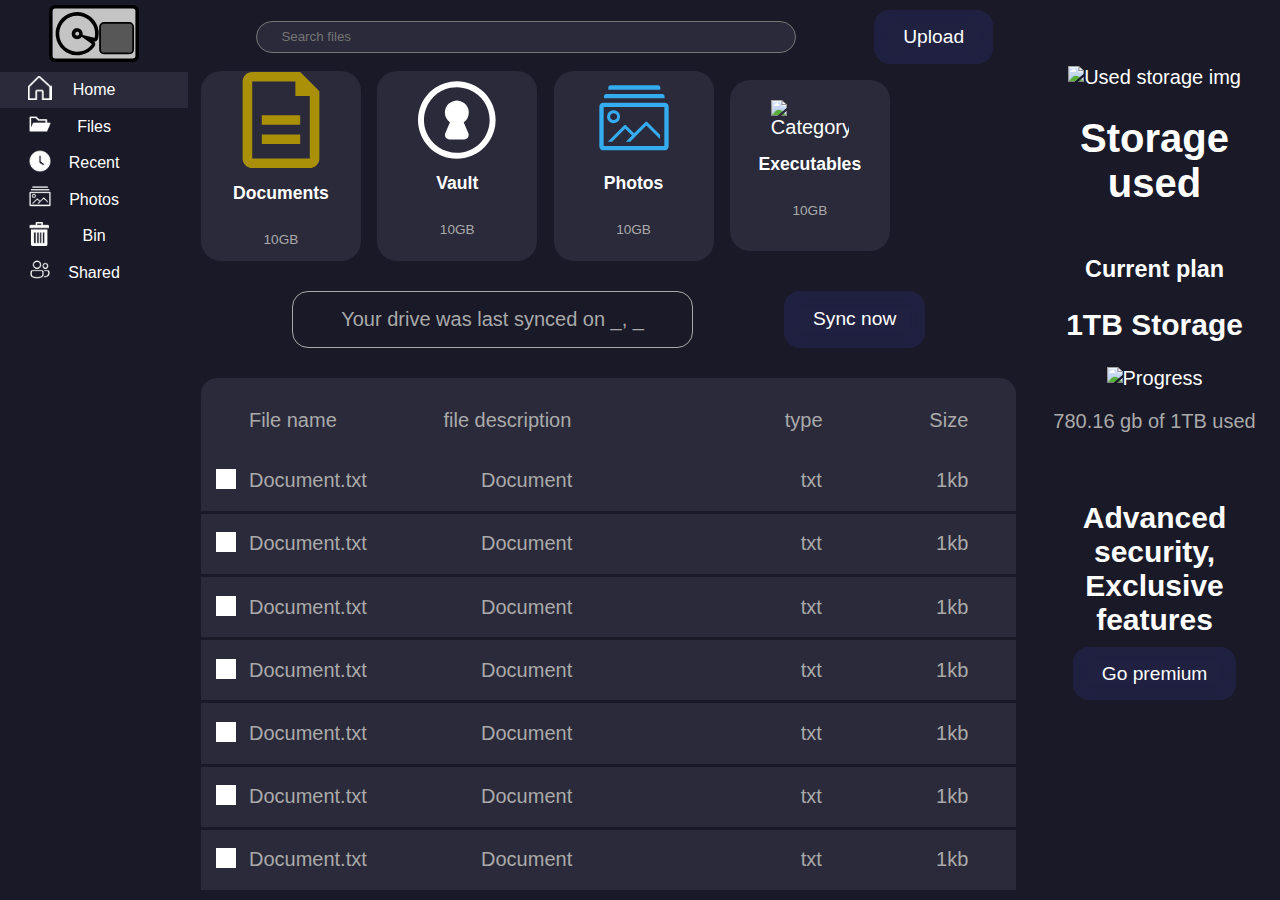
==== index.html @ ea732114 "Updates" ====
<!DOCTYPE html>
<html lang="en">
<head>
    <meta charset="UTF-8">
    <meta http-equiv="X-UA-Compatible" content="IE=edge">
    <meta name="viewport" content="width=device-width, initial-scale=1.0">
    <title>Document</title>
    <link rel="stylesheet" type="text/css" href="style.css">
    <script src="script.js" type="text/javascript" defer></script>
</head>
<body>
    <header class="flex-colnowr" id="header">
        <a href="#" class="logo"><img src="DefaultImages\Logo.svg" alt="Logo"></a>
        <button class="close" onclick="headerCloseMobile()">X</button>
        <nav class="flex-colnowr">
            <button id="Home" onclick="addSelection('Home')" class="navLinks selected">Home</button>
            <button id="Files" onclick="addSelection('Files')" class="navLinks">Files</button>
            <button id="Recent" onclick="addSelection('Recent')" class="navLinks">Recent</button>
            <button id="Photos" onclick="addSelection('Photos')" class="navLinks">Photos</button>
            <button id="Bin" onclick="addSelection('Bin')" class="navLinks">Bin</button>
            <button id="Shared" onclick="addSelection('Shared')" class="navLinks">Shared</button>
        </nav>
    </header>
    <main class="flex-colnowr">
        <div class="searchBar">
            <textarea name="Search" placeholder="Search files" id="SearchFiles"></textarea>
            <a href="" class="upload blueButton">Upload</a>
        </div>
        <div class="categories">
            <div class="categoryItem flex-colnowr">
                <img src="./DefaultImages/Documenttxt.svg" alt="Category " id="categoryImage1">
                <h2>Documents</h2>
                <p>10GB</p>
            </div>
            <div class="categoryItem flex-colnowr">
                <img src="./DefaultImages/Vault.svg" alt="Category " id="categoryImage2">
                <h2>Vault</h2>
                <p>10GB</p>
            </div>
            <div class="categoryItem flex-colnowr">
                <img src="./DefaultImages/Photos.svg" alt="Category " id="categoryImage3">
                <h2>Photos</h2>
                <p>10GB</p>
            </div>
            <div class="categoryItem flex-colnowr">
                <img src="https://images.all-free-download.com/images/graphicwebp/exe_file_37115.webp" alt="Category " id="categoryImage4">
                <h2>Executables</h2>
                <p>10GB</p>
            </div>
        </div>
        <div class="syncing">
            <p class="lastSynced">Your drive was last synced on _, _</p>
            <button class="syncNow blueButton">Sync now</button>
        </div>
    <div class="recentFiles">
        <div class="recentTop fileParent">
            <p class="fileName">File name</p>
            <p class="fileDescription">file description</p>
            <p class="fileType">type</p>
            <p class="fileSize">Size</p>
        </div>
        <a href="" class="fileParent">
            <p class="fileName">Document.txt</p>
            <p class="fileDescription">Document</p>
            <p class="fileType">txt</p>
            <p class="fileSize">1kb</p>
        </a>
        <a href="" class="fileParent">
            <p class="fileName">Document.txt</p>
            <p class="fileDescription">Document</p>
            <p class="fileType">txt</p>
            <p class="fileSize">1kb</p>
        </a>
        <a href="" class="fileParent">
            <p class="fileName">Document.txt</p>
            <p class="fileDescription">Document</p>
            <p class="fileType">txt</p>
            <p class="fileSize">1kb</p>
        </a>
        <a href="" class="fileParent">
            <p class="fileName">Document.txt</p>
            <p class="fileDescription">Document</p>
            <p class="fileType">txt</p>
            <p class="fileSize">1kb</p>
        </a>
        <a href="" class="fileParent">
            <p class="fileName">Document.txt</p>
            <p class="fileDescription">Document</p>
            <p class="fileType">txt</p>
            <p class="fileSize">1kb</p>
        </a>
        <a href="" class="fileParent">
            <p class="fileName">Document.txt</p>
            <p class="fileDescription">Document</p>
            <p class="fileType">txt</p>
            <p class="fileSize">1kb</p>
        </a>
        <a href="" class="fileParent">
            <p class="fileName">Document.txt</p>
            <p class="fileDescription">Document</p>
            <p class="fileType">txt</p>
            <p class="fileSize">1kb</p>
        </a>
    </div>
    </main>
    <footer class="flex-colnowr">
        <div class="account">
            <div class="accountUser">
                <img src="" alt="" class="accountImage">
                <p class="accountName"></p>
            </div>
            <a href="" class="settings"><img src="" alt=""></a>
        </div>
        <div class="storage">
            <div id="storageImg"><img src="" alt="Used storage img"><h1>Storage used</h1></div>
            <ul class="storageList">
                <div class="storageItem"></div>
                <div class="storageItem"></div>
                <div class="storageItem"></div>
            </ul>
        </div>
        <div class="currentPlan">
            <h3>Current plan</h3>
            <h2>1TB Storage</h2>
            <img src="" alt="Progress" class="currentPlanImage">
            <p class="usedCurrentPlan">780.16 gb of 1TB used</p>
        </div>
        <div class="premium">
            <img src="" alt="">
            <h2>Advanced security, Exclusive features</h2><a href="" class="premiumButton blueButton">Go premium</a>
        </div>
    </footer>
</body>
</html>
---- style.css ----
* {
    font-family: Arial, Helvetica, sans-serif;
}
:root {
    --primary-color: #fff;
    --gray-secondary-color: #aaa;
    --card-BG-color: #2a2a3a;
    --hover-color: #2A2A3A;
    --button-bg-color: #202141;
    --round: 16px;
}


body {
    background-color: #191927;
    color: var(--primary-color);
    margin: 0;
    display: flex;
    flex-flow: row nowrap;
    width: 100%;
    font-size: 20px;
    gap: 1vw;
}

.flex-colnowr {
    display: flex;
    flex-flow: column nowrap;
}

a, h1, h2, h3, h4 {
    color: var(--primary-color);
    text-decoration: none;
    text-align: center;
}
p {
    color: var(--gray-secondary-color);
}



/* header, left navigation */

.logo {
    margin: 5px auto;
    width: clamp(20px, 90%, 90px);
}
.logo img {
    width: 100%;
}
header {
    /* width: clamp(15%, 16%, 20%); */
	flex-basis: 15%;
    height: 100%;
}
.close {
    display: none;
    background: none;
    border: none;
    font-size: 1.2rem;
    color: var(--gray-secondary-color);
}
nav {
    width: 100%;
    align-items: center;
}
.navLinks {
    padding: calc(0.5rem + 0.1vw);
    position: relative;
    font-size: 1rem;
    width: 100%;
    background-color: transparent;
    border: none;
    color: var(--primary-color);
}
.navLinks.selected {
    background-color: var(--hover-color);
    width: 100%;
}


/* nav images */

.navLinks::before {
    content: '';
    position: absolute;
    float: left;
	left: 15%;
    top: 10%;
    width: 1.5rem;
    aspect-ratio: 1;
    background-size: contain;
}

.navLinks:nth-child(1)::before {
    background-image: url(/DefaultImages/Home.png);
}
.navLinks:nth-child(2)::before {
    background-image: url(/DefaultImages/Folder.png);
}
.navLinks:nth-child(3)::before {
    background-image: url(/DefaultImages/Recent.png);
}
.navLinks:nth-child(4)::before {
    background-image: url(/DefaultImages/Images.png);
}
.navLinks:nth-child(5)::before {
    background-image: url(/DefaultImages/Bin.png);
}
.navLinks:nth-child(6)::before {
    background-image: url(/DefaultImages/Shared.png);
}


/* Main */

main {
	flex-basis: 65%;
    margin-top: 1vw;
    gap: 10px;
}

/* top searchbar */
.searchBar {
    display: flex;
    flex-flow: row nowrap;
    align-items: center;
    justify-content: space-around;
    height: 1rem;
    margin: 1rem 0;
    font-size: 1rem;
}
textarea {
    position: relative;
    width: 60%;
    margin: 10px 2rem;
    padding: 0.45rem 1.5rem;
    border-radius: 100vw;
    resize: none;
    height: 100%;
    background-color: var(--card-BG-color);
}
textarea::before {
    content: "";
    width: 1.5rem;
    aspect-ratio: 1;
    position: absolute;
    left: -2rem;
    background-image: url(/DefaultImages/Search.svg);
}

/* Categories */

.categories {
	display: flex;
	flex-flow: row nowrap;
	overflow: none;
    gap: 2%;
    align-items: center;

}

.categoryItem {
    background-color: var(--card-BG-color);
    width: clamp(70px, 21%, 130px);
    align-items: center;
    justify-content: center;
    padding: 20px 15px;
    border-radius: calc(var(--round) + 4px);
    max-height: 150px;

}
.categoryItem img {
    width: 60%;
}
.categoryItem h2 {
    font-size: calc(1.2rem - 8%);
}
.categoryItem p {
    font-size: calc(0.95rem - 8%);
}

/* Syncing */

.syncing {
    width: 100%;
    display: flex;
    flex-flow: row nowrap;
    justify-content: space-evenly;
    margin: 20px 0;
}
.lastSynced {
    border: solid 1px;
    padding: 1rem 3rem;
    width: max-content;
    border-radius: var(--round);
    margin: 0;
}
.blueButton {
    background-color: var(--button-bg-color);
    color: var(--primary-color);
    border: none;
    box-shadow: inset 0 0 10px 4px var(--button-bg-color);
    font-size: 1.2rem;
    padding: 1rem 1.8rem;
    border-radius: var(--round);
}
.blueButton:hover {
    background-color: var(--hover-color);
    font-size: calc(1.2rem + 1px);
}

/* recent files */

.recentFiles {
    display: flex;
    flex-flow: column nowrap;
}

.fileParent {
    display: flex;
    flex-flow: row nowrap;
    align-items: center;
    height: 50px;
    background-color: var(--card-BG-color);
    padding: 0.4vw 3rem;
    margin: 1.5px 0;

}
.fileName {
    float: left;
    position: relative;
}
.fileName::before {
    position: absolute;
    --img-width: 20px;
    left: calc(-1 * var(--img-width) - 1vw);
    content: "";
    width: var(--img-width);
    aspect-ratio: 1;
    background-color: #fff;
}
.fileDescription {
    margin: 0 auto;
}
.fileType {
    margin: 0 auto;
}
.fileSize {
    float: right;
}
.fileParent:nth-child(1) {
    padding-top: 1.1rem;
    margin: 0;
    border-radius: var(--round) var(--round) 0 0;
}
.fileParent:nth-child(2) {
    margin-top: 0;
}

.fileParent:nth-child(1) .fileName::before {
    content: none;
}
/* footer */

footer {
	flex-basis: 20%;
    text-align: center;
}
#storageImg img {
    width: 70%;
    aspect-ratio: 1;
}

/* Media queries */
@media (max-width: 1000px) {
    .navLinks {
        font-size: calc(1rem - 10%);
    }
    .navLinks::before {
        display: none;
    }
    
}
@media (max-width: 700px) {
    header {
        position: absolute;
        background: radial-gradient(circle, rgba(2,0,36,1) 50%, rgba(0,102,205,1) 75%, rgba(9,9,121,1) 90%);
        height: max-content;
        transform: scale(1.6);
        top: 80px; left: 3rem;
        padding: calc(21vw - 1%);
        z-index: 1;
    }
    .close {
        display: block;
    }
    header.closed {
        display: none;
    }
}
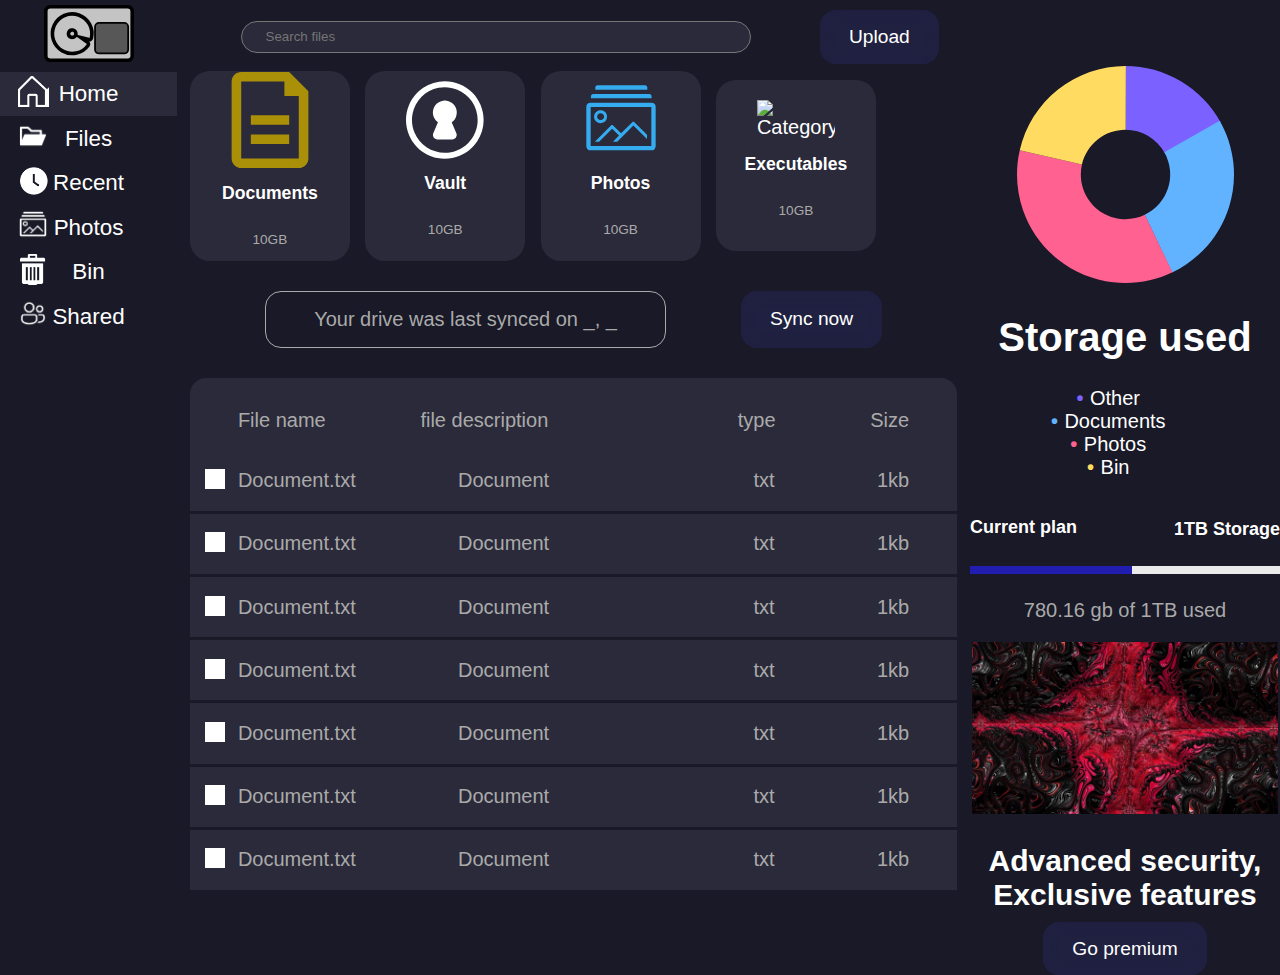
==== commit 3d9b0b45: "Update" ====
--- a/index.html
+++ b/index.html
@@ -1,5 +1,6 @@
 <!DOCTYPE html>
 <html lang="en">
+
 <head>
     <meta charset="UTF-8">
     <meta http-equiv="X-UA-Compatible" content="IE=edge">
@@ -8,6 +9,7 @@
     <link rel="stylesheet" type="text/css" href="style.css">
     <script src="script.js" type="text/javascript" defer></script>
 </head>
+
 <body>
     <header class="flex-colnowr" id="header">
         <a href="#" class="logo"><img src="DefaultImages\Logo.svg" alt="Logo"></a>
@@ -43,7 +45,8 @@
                 <p>10GB</p>
             </div>
             <div class="categoryItem flex-colnowr">
-                <img src="https://images.all-free-download.com/images/graphicwebp/exe_file_37115.webp" alt="Category " id="categoryImage4">
+                <img src="https://images.all-free-download.com/images/graphicwebp/exe_file_37115.webp" alt="Category "
+                    id="categoryImage4">
                 <h2>Executables</h2>
                 <p>10GB</p>
             </div>
@@ -52,56 +55,56 @@
             <p class="lastSynced">Your drive was last synced on _, _</p>
             <button class="syncNow blueButton">Sync now</button>
         </div>
-    <div class="recentFiles">
-        <div class="recentTop fileParent">
-            <p class="fileName">File name</p>
-            <p class="fileDescription">file description</p>
-            <p class="fileType">type</p>
-            <p class="fileSize">Size</p>
+        <div class="recentFiles">
+            <div class="recentTop fileParent">
+                <p class="fileName">File name</p>
+                <p class="fileDescription">file description</p>
+                <p class="fileType">type</p>
+                <p class="fileSize">Size</p>
+            </div>
+            <a href="" class="fileParent">
+                <p class="fileName">Document.txt</p>
+                <p class="fileDescription">Document</p>
+                <p class="fileType">txt</p>
+                <p class="fileSize">1kb</p>
+            </a>
+            <a href="" class="fileParent">
+                <p class="fileName">Document.txt</p>
+                <p class="fileDescription">Document</p>
+                <p class="fileType">txt</p>
+                <p class="fileSize">1kb</p>
+            </a>
+            <a href="" class="fileParent">
+                <p class="fileName">Document.txt</p>
+                <p class="fileDescription">Document</p>
+                <p class="fileType">txt</p>
+                <p class="fileSize">1kb</p>
+            </a>
+            <a href="" class="fileParent">
+                <p class="fileName">Document.txt</p>
+                <p class="fileDescription">Document</p>
+                <p class="fileType">txt</p>
+                <p class="fileSize">1kb</p>
+            </a>
+            <a href="" class="fileParent">
+                <p class="fileName">Document.txt</p>
+                <p class="fileDescription">Document</p>
+                <p class="fileType">txt</p>
+                <p class="fileSize">1kb</p>
+            </a>
+            <a href="" class="fileParent">
+                <p class="fileName">Document.txt</p>
+                <p class="fileDescription">Document</p>
+                <p class="fileType">txt</p>
+                <p class="fileSize">1kb</p>
+            </a>
+            <a href="" class="fileParent">
+                <p class="fileName">Document.txt</p>
+                <p class="fileDescription">Document</p>
+                <p class="fileType">txt</p>
+                <p class="fileSize">1kb</p>
+            </a>
         </div>
-        <a href="" class="fileParent">
-            <p class="fileName">Document.txt</p>
-            <p class="fileDescription">Document</p>
-            <p class="fileType">txt</p>
-            <p class="fileSize">1kb</p>
-        </a>
-        <a href="" class="fileParent">
-            <p class="fileName">Document.txt</p>
-            <p class="fileDescription">Document</p>
-            <p class="fileType">txt</p>
-            <p class="fileSize">1kb</p>
-        </a>
-        <a href="" class="fileParent">
-            <p class="fileName">Document.txt</p>
-            <p class="fileDescription">Document</p>
-            <p class="fileType">txt</p>
-            <p class="fileSize">1kb</p>
-        </a>
-        <a href="" class="fileParent">
-            <p class="fileName">Document.txt</p>
-            <p class="fileDescription">Document</p>
-            <p class="fileType">txt</p>
-            <p class="fileSize">1kb</p>
-        </a>
-        <a href="" class="fileParent">
-            <p class="fileName">Document.txt</p>
-            <p class="fileDescription">Document</p>
-            <p class="fileType">txt</p>
-            <p class="fileSize">1kb</p>
-        </a>
-        <a href="" class="fileParent">
-            <p class="fileName">Document.txt</p>
-            <p class="fileDescription">Document</p>
-            <p class="fileType">txt</p>
-            <p class="fileSize">1kb</p>
-        </a>
-        <a href="" class="fileParent">
-            <p class="fileName">Document.txt</p>
-            <p class="fileDescription">Document</p>
-            <p class="fileType">txt</p>
-            <p class="fileSize">1kb</p>
-        </a>
-    </div>
     </main>
     <footer class="flex-colnowr">
         <div class="account">
@@ -112,23 +115,28 @@
             <a href="" class="settings"><img src="" alt=""></a>
         </div>
         <div class="storage">
-            <div id="storageImg"><img src="" alt="Used storage img"><h1>Storage used</h1></div>
+            <div id="storageImg"><img src="DefaultImages/StorageUsed.svg" alt="Used storage img">
+                <h1>Storage used</h1>
+            </div>
             <ul class="storageList">
-                <div class="storageItem"></div>
-                <div class="storageItem"></div>
-                <div class="storageItem"></div>
+                <div class="storageItem">Other</div>
+                <div class="storageItem">Documents</div>
+                <div class="storageItem">Photos</div>
+                <div class="storageItem">Bin</div>
             </ul>
         </div>
         <div class="currentPlan">
             <h3>Current plan</h3>
             <h2>1TB Storage</h2>
-            <img src="" alt="Progress" class="currentPlanImage">
+            <img src="DefaultImages/Progress.svg" alt="Progress" class="currentPlanImage">
             <p class="usedCurrentPlan">780.16 gb of 1TB used</p>
         </div>
         <div class="premium">
-            <img src="" alt="">
-            <h2>Advanced security, Exclusive features</h2><a href="" class="premiumButton blueButton">Go premium</a>
+            <img src="DefaultImages\fractal-glitch-art-abstract.jpg" alt="premium img">
+            <h2>Advanced security, Exclusive features</h2>
+            <a href="Premium/premium.html" class="blueButton">Go premium</a>
         </div>
     </footer>
 </body>
+
 </html>--- a/style.css
+++ b/style.css
@@ -66,7 +66,7 @@
 .navLinks {
     padding: calc(0.5rem + 0.1vw);
     position: relative;
-    font-size: 1rem;
+    font-size: calc(1rem + 0.5vw);
     width: 100%;
     background-color: transparent;
     border: none;
@@ -84,9 +84,9 @@
     content: '';
     position: absolute;
     float: left;
-	left: 15%;
+	left: calc(10% + 0.05vw);
     top: 10%;
-    width: 1.5rem;
+    width: calc(1.5rem + 0.5vw);
     aspect-ratio: 1;
     background-size: contain;
 }
@@ -271,6 +271,56 @@
     aspect-ratio: 1;
 }
 
+/* Storage used list */
+
+.storageList {
+    list-style: none;
+    text-align: center;
+    padding: 0 3rem;
+}
+.storageItem::before {
+    content: "\2022";
+    font-weight: bold;
+    display: inline-block;
+    width: 1em;
+    margin-left: -2em;
+}
+.storageItem:nth-child(1)::before {
+    color: #7B61FF;
+}
+.storageItem:nth-child(2)::before {
+    color: #61B3FF;
+}
+.storageItem:nth-child(3)::before {
+    color: #FF6190;
+}
+.storageItem:nth-child(4)::before {
+    color: #FFDC61;
+}
+
+/* current plan card  */
+.currentPlan {
+    width: 310px;
+}
+.currentPlan h3 {
+    float: left;
+    font-size: 90%;
+}
+.currentPlan h2 {
+    float: right;
+    font-size: 90%;
+    margin-top: 20px;
+}
+
+/* premium */
+.premium {
+    width: 100%;
+}
+.premium img {
+    width: 99%;
+    margin: auto;
+}
+
 /* Media queries */
 @media (max-width: 1000px) {
     .navLinks {
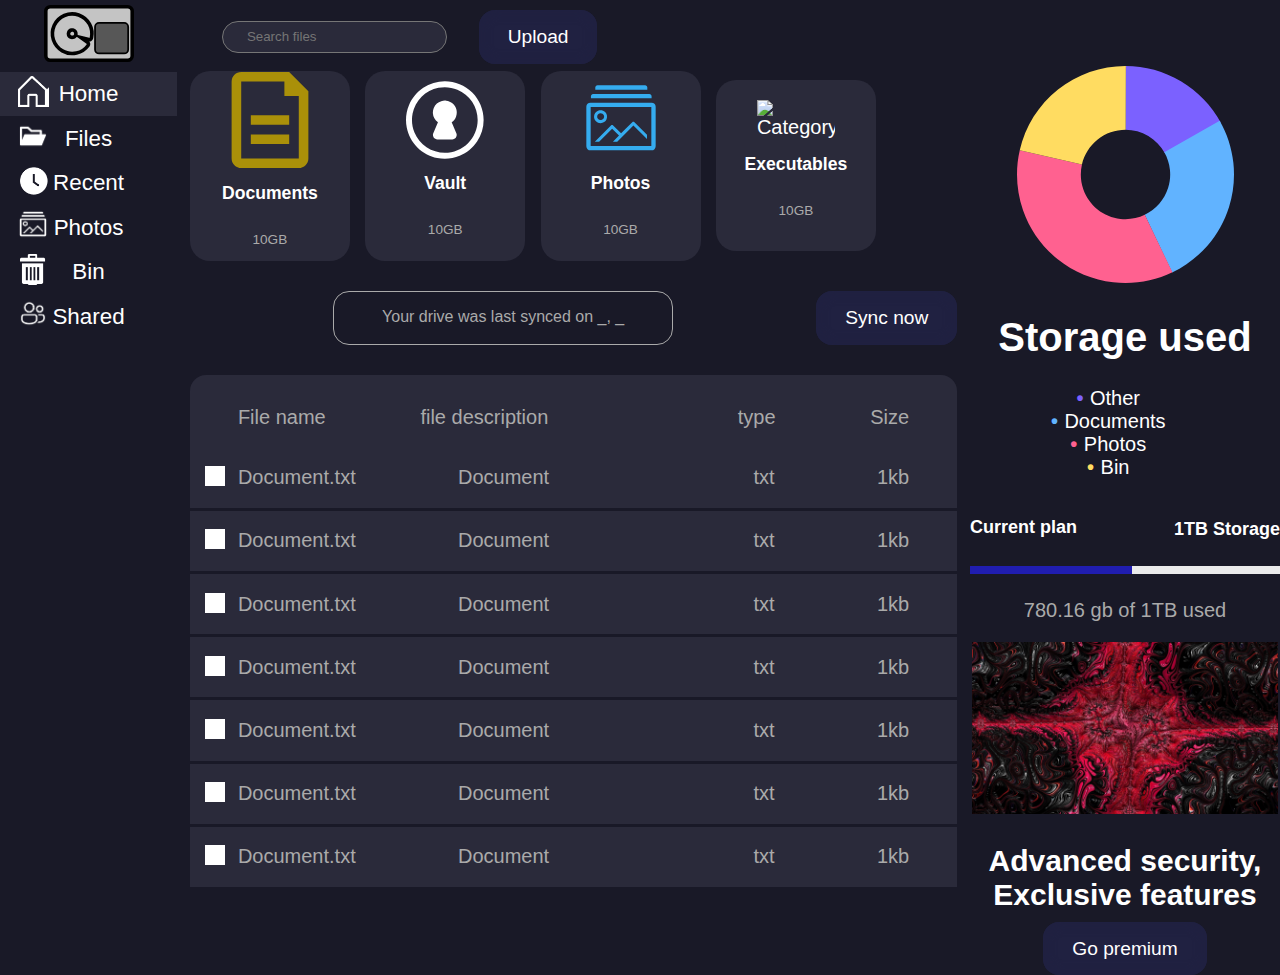
==== commit 361b783e: "Updated" ====
--- a/index.html
+++ b/index.html
@@ -12,7 +12,7 @@
 
 <body>
     <header class="flex-colnowr" id="header">
-        <a href="#" class="logo"><img src="DefaultImages\Logo.svg" alt="Logo"></a>
+        <a href="" class="logo"><img src="DefaultImages\Logo.svg" alt="Logo"></a>
         <button class="close" onclick="headerCloseMobile()">X</button>
         <nav class="flex-colnowr">
             <button id="Home" onclick="addSelection('Home')" class="navLinks selected">Home</button>
@@ -25,6 +25,7 @@
     </header>
     <main class="flex-colnowr">
         <div class="searchBar">
+            
             <textarea name="Search" placeholder="Search files" id="SearchFiles"></textarea>
             <a href="" class="upload blueButton">Upload</a>
         </div>
@@ -137,6 +138,7 @@
             <a href="Premium/premium.html" class="blueButton">Go premium</a>
         </div>
     </footer>
+    <button class="Mobile blueButton" onclick="headerOpenMobile()"><img src="DefaultImages/Home.png" alt="Navigation"></button>
 </body>
 
 </html>--- a/style.css
+++ b/style.css
@@ -128,6 +128,7 @@
     height: 1rem;
     margin: 1rem 0;
     font-size: 1rem;
+    width: fit-content;
 }
 textarea {
     position: relative;
@@ -191,9 +192,10 @@
 .lastSynced {
     border: solid 1px;
     padding: 1rem 3rem;
-    width: max-content;
+    width: fit-content;
     border-radius: var(--round);
-    margin: 0;
+    margin: 0 auto;
+    font-size: 1rem;
 }
 .blueButton {
     background-color: var(--button-bg-color);
@@ -322,6 +324,12 @@
 }
 
 /* Media queries */
+
+.Mobile {
+    display: none;
+}
+
+
 @media (max-width: 1000px) {
     .navLinks {
         font-size: calc(1rem - 10%);
@@ -332,13 +340,22 @@
     
 }
 @media (max-width: 700px) {
+    body {
+        flex-flow: row wrap-reverse;
+        padding: 1rem auto;
+        gap: 3rem;
+        margin: 0 2rem;
+    }
+    main, section, footer {
+        width: 100%;
+    }
     header {
         position: absolute;
         background: radial-gradient(circle, rgba(2,0,36,1) 50%, rgba(0,102,205,1) 75%, rgba(9,9,121,1) 90%);
         height: max-content;
-        transform: scale(1.6);
+        transform: scale(1.8);
         top: 80px; left: 3rem;
-        padding: calc(21vw - 1%);
+        padding: 10vw;
         z-index: 1;
     }
     .close {
@@ -347,4 +364,23 @@
     header.closed {
         display: none;
     }
+    .Mobile {
+        display: block;
+        position: absolute;
+        top: 1rem;
+        left: 1.2rem;
+        font-size: 0.1rem !important;
+        padding: 0.9rem;
+    }
+    .Mobile img {
+        width: 30px;
+    }
+}
+@media (max-width: 500px) {
+    .categories {
+        display: none;
+    }
+    .premium img {
+        display: none;
+    }
 }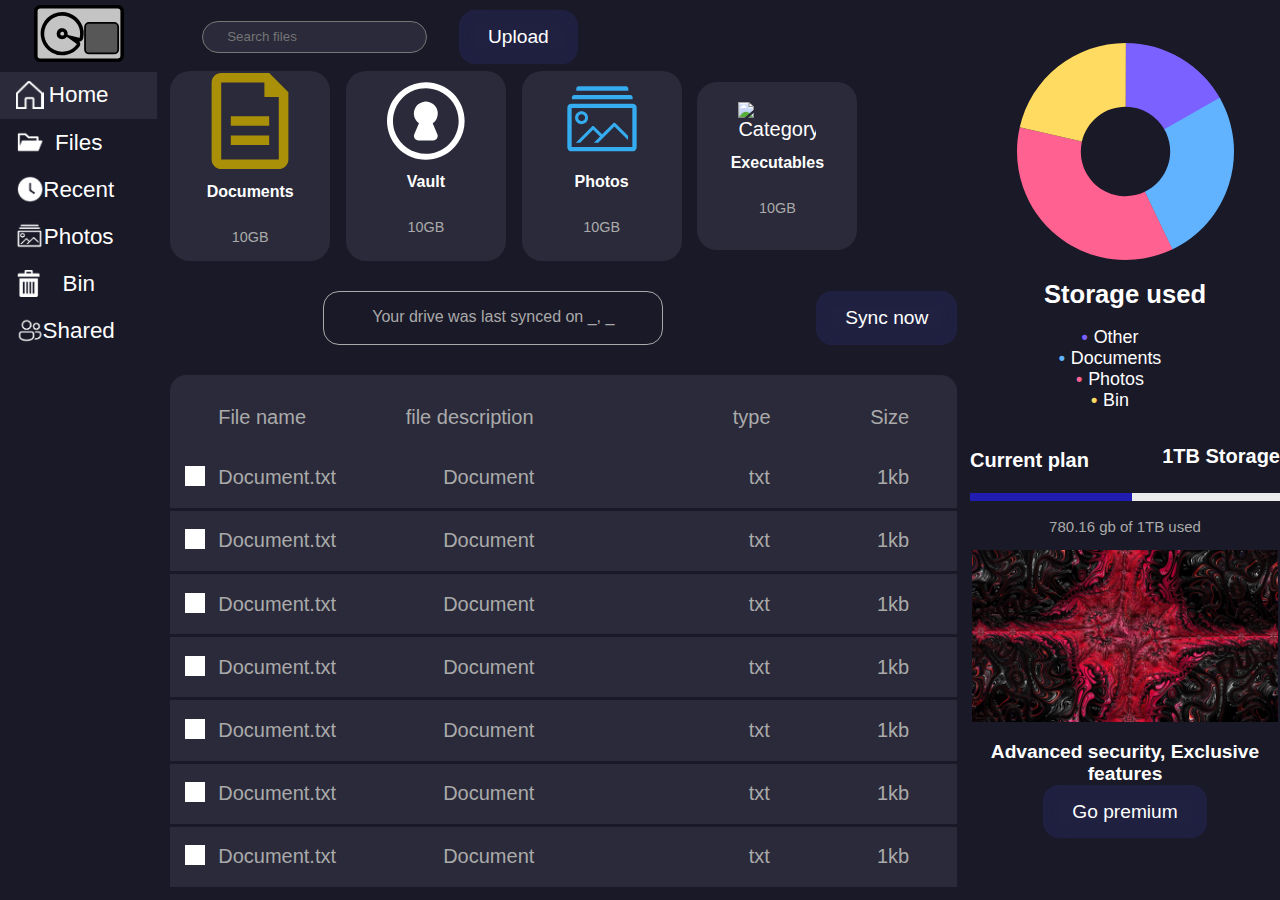
==== commit 86f6d0bc: "Update" ====
--- a/index.html
+++ b/index.html
@@ -26,7 +26,7 @@
     <main class="flex-colnowr">
         <div class="searchBar">
             
-            <textarea name="Search" placeholder="Search files" id="SearchFiles"></textarea>
+            <textarea name="Search" class="searchInput" placeholder="Search files" id="SearchFiles"></textarea>
             <a href="" class="upload blueButton">Upload</a>
         </div>
         <div class="categories">
--- a/style.css
+++ b/style.css
@@ -15,8 +15,8 @@
     background-color: #191927;
     color: var(--primary-color);
     margin: 0;
-    display: flex;
-    flex-flow: row nowrap;
+    display: grid;
+    grid-template-columns: 1fr 5fr 1fr;
     width: 100%;
     font-size: 20px;
     gap: 1vw;
@@ -38,7 +38,7 @@
 
 
 
-/* header, left navigation */
+/* header, left navigation ---------------------------------------------------------------- */
 
 .logo {
     margin: 5px auto;
@@ -48,8 +48,6 @@
     width: 100%;
 }
 header {
-    /* width: clamp(15%, 16%, 20%); */
-	flex-basis: 15%;
     height: 100%;
 }
 .close {
@@ -64,13 +62,14 @@
     align-items: center;
 }
 .navLinks {
-    padding: calc(0.5rem + 0.1vw);
+    padding: calc(0.5rem + 0.2vw);
     position: relative;
     font-size: calc(1rem + 0.5vw);
     width: 100%;
     background-color: transparent;
     border: none;
     color: var(--primary-color);
+    margin: 0;
 }
 .navLinks.selected {
     background-color: var(--hover-color);
@@ -78,15 +77,15 @@
 }
 
 
-/* nav images */
+/* nav images ---------------------------------------------------------------- */
 
 .navLinks::before {
     content: '';
     position: absolute;
     float: left;
 	left: calc(10% + 0.05vw);
-    top: 10%;
-    width: calc(1.5rem + 0.5vw);
+    top: 20%;
+    width: calc(1.5rem + 0.3vw);
     aspect-ratio: 1;
     background-size: contain;
 }
@@ -111,15 +110,14 @@
 }
 
 
-/* Main */
+/* Main ---------------------------------------------------------------- */
 
 main {
-	flex-basis: 65%;
     margin-top: 1vw;
     gap: 10px;
 }
 
-/* top searchbar */
+/* top searchbar ---------------------------------------------------------------- */
 .searchBar {
     display: flex;
     flex-flow: row nowrap;
@@ -130,7 +128,7 @@
     font-size: 1rem;
     width: fit-content;
 }
-textarea {
+.searchInput {
     position: relative;
     width: 60%;
     margin: 10px 2rem;
@@ -140,16 +138,16 @@
     height: 100%;
     background-color: var(--card-BG-color);
 }
-textarea::before {
+textarea.searchInput::before {
+    position: absolute;
     content: "";
     width: 1.5rem;
     aspect-ratio: 1;
-    position: absolute;
-    left: -2rem;
-    background-image: url(/DefaultImages/Search.svg);
-}
-
-/* Categories */
+    left: 0.5rem;
+    background-image: url(./DefaultImages/Search.svg);
+}
+
+/* Categories --------------------------------------------------------------------- */
 
 .categories {
 	display: flex;
@@ -174,13 +172,13 @@
     width: 60%;
 }
 .categoryItem h2 {
-    font-size: calc(1.2rem - 8%);
+    font-size: 1rem;
 }
 .categoryItem p {
-    font-size: calc(0.95rem - 8%);
-}
-
-/* Syncing */
+    font-size: 0.9rem;
+}
+
+/* Syncing -------------------------------------------------------------------- */
 
 .syncing {
     width: 100%;
@@ -208,10 +206,10 @@
 }
 .blueButton:hover {
     background-color: var(--hover-color);
-    font-size: calc(1.2rem + 1px);
-}
-
-/* recent files */
+    transform: scale(1.05);
+}
+
+/* recent files --------------------------------------------------------------------- */
 
 .recentFiles {
     display: flex;
@@ -262,23 +260,25 @@
 .fileParent:nth-child(1) .fileName::before {
     content: none;
 }
-/* footer */
+/* footer ---------------------------------------------------------------- */
 
 footer {
-	flex-basis: 20%;
     text-align: center;
-}
+    font-size: 1vw;
+}
+
+/* Storage used list --------------------------------------------------------- */
+
+
 #storageImg img {
     width: 70%;
     aspect-ratio: 1;
 }
-
-/* Storage used list */
-
 .storageList {
     list-style: none;
     text-align: center;
     padding: 0 3rem;
+    font-size: 1.4em;
 }
 .storageItem::before {
     content: "\2022";
@@ -300,21 +300,24 @@
     color: #FFDC61;
 }
 
-/* current plan card  */
+/* current plan card ----------------------------------------------------------------  */
 .currentPlan {
     width: 310px;
+    font-size: 10px;
 }
 .currentPlan h3 {
     float: left;
-    font-size: 90%;
+    font-size: 2em;
 }
 .currentPlan h2 {
     float: right;
-    font-size: 90%;
-    margin-top: 20px;
-}
-
-/* premium */
+    font-size: 2em;
+}
+.currentPlan p {
+    font-size: 1.5em;
+}
+
+/* premium ---------------------------------------------------------------- */
 .premium {
     width: 100%;
 }
@@ -323,14 +326,14 @@
     margin: auto;
 }
 
-/* Media queries */
+/* Media queries ---------------------------------------------------------------- */
 
 .Mobile {
     display: none;
 }
 
 
-@media (max-width: 1000px) {
+@media (max-width: 1200px) {
     .navLinks {
         font-size: calc(1rem - 10%);
     }
@@ -339,12 +342,15 @@
     }
     
 }
+
+
 @media (max-width: 700px) {
     body {
-        flex-flow: row wrap-reverse;
+        grid-template-columns: 0.89fr;
+        grid-template-rows: 1 1;
         padding: 1rem auto;
         gap: 3rem;
-        margin: 0 2rem;
+        margin: 0 1rem;
     }
     main, section, footer {
         width: 100%;
@@ -352,11 +358,13 @@
     header {
         position: absolute;
         background: radial-gradient(circle, rgba(2,0,36,1) 50%, rgba(0,102,205,1) 75%, rgba(9,9,121,1) 90%);
-        height: max-content;
-        transform: scale(1.8);
-        top: 80px; left: 3rem;
-        padding: 10vw;
+        height: 100%;
+        width: 100%;
+        transform: scale(1.5);
+        top: 25vh;
+        padding: 0;
         z-index: 1;
+        
     }
     .close {
         display: block;
@@ -367,20 +375,34 @@
     .Mobile {
         display: block;
         position: absolute;
-        top: 1rem;
-        left: 1.2rem;
+        top: 0.51rem;
+        left: 0.51rem;
         font-size: 0.1rem !important;
         padding: 0.9rem;
     }
     .Mobile img {
-        width: 30px;
-    }
-}
+        width: 2rem;
+    }
+    .storage {
+        font-size: 1rem;
+    }
+}
+
+
 @media (max-width: 500px) {
+    .categoryItem {
+        height: 100%;
+        width: auto;
+        font-size: 10px;
+    }
     .categories {
-        display: none;
-    }
+        display: grid;
+        grid-template-columns: 1fr 1fr 1fr 1fr;
+        grid-template-rows: 1fr;
+    }
+    /*
     .premium img {
         display: none;
-    }
+    } */
+
 }